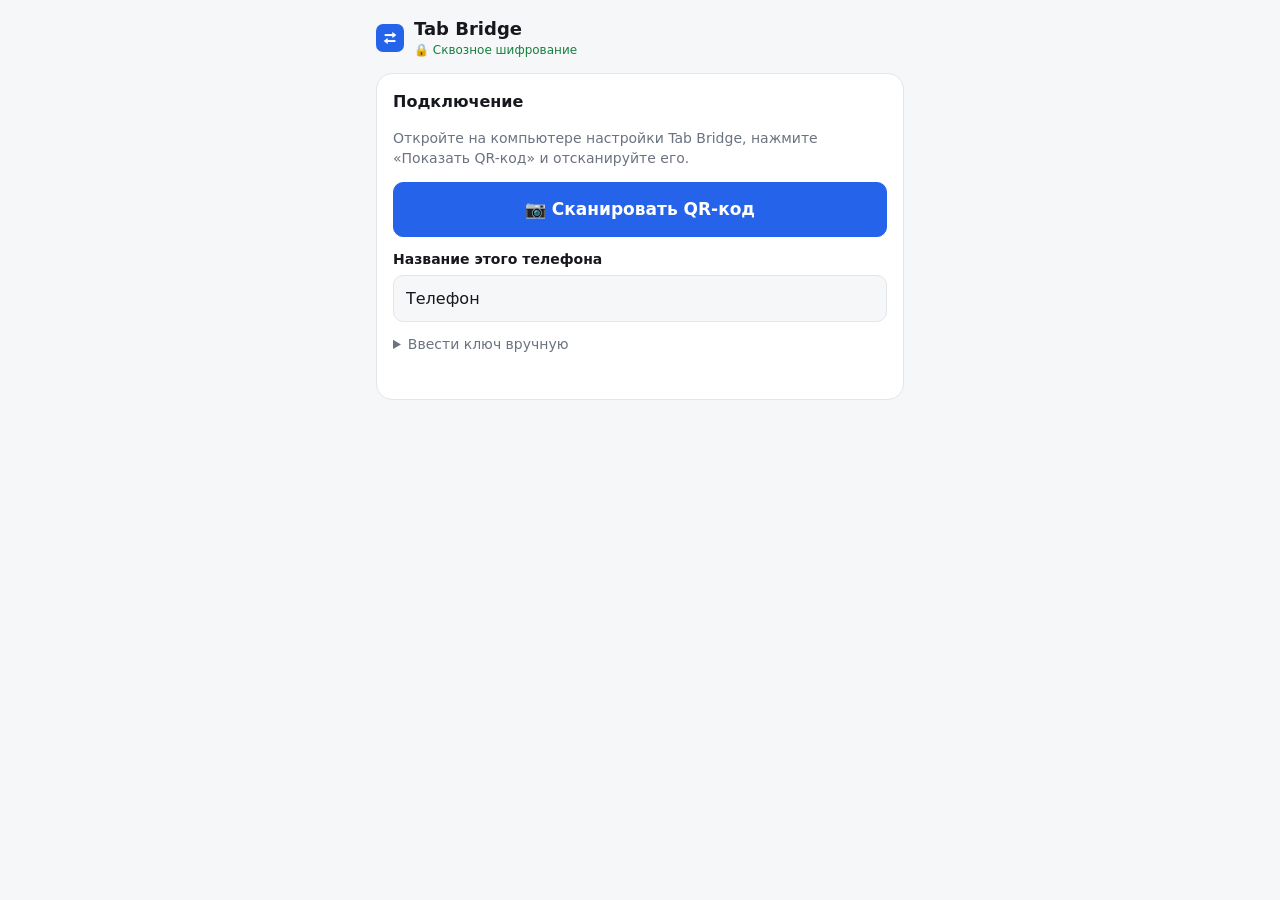
==== docs/index.html @ 3a0f490d "Память: автоочистка, лимиты и раздел «Память» - Полученные файлы хранятся 7 дней (настраивается), ли" ====
<!doctype html>
<html lang="ru">
<head>
  <meta charset="utf-8">
  <meta name="viewport" content="width=device-width, initial-scale=1, viewport-fit=cover">
  <meta http-equiv="Content-Security-Policy" content="default-src 'self'; script-src 'self'; style-src 'self'; img-src 'self' data: blob:; media-src 'self' blob: mediastream:; connect-src https: wss:; manifest-src 'self'; worker-src 'self'; base-uri 'none'; form-action 'none'; object-src 'none'">
  <meta name="referrer" content="no-referrer">
  <meta name="theme-color" content="#2563eb">
  <meta name="apple-mobile-web-app-capable" content="yes">
  <meta name="apple-mobile-web-app-title" content="Tab Bridge">
  <title>Tab Bridge</title>
  <link rel="manifest" href="manifest.webmanifest">
  <link rel="icon" href="icons/icon-192.png">
  <link rel="apple-touch-icon" href="icons/icon-192.png">
  <link rel="stylesheet" href="app.css">
</head>
<body>
<main>
  <header>
    <img src="icons/icon-192.png" alt="" width="28" height="28">
    <div>
      <div class="title">Tab Bridge</div>
      <div class="lock" id="meLine">🔒 Сквозное шифрование</div>
    </div>
    <button id="openSettings" class="ghost" hidden>Настройки</button>
  </header>

  <!-- iPhone в Safari после QR-кода: Safari подключён для отправки; получать — через экран «Домой» -->
  <section id="install" hidden>
    <div class="card ok-card" id="safariOk">
      <h2>✓ Safari подключён</h2>
      <p class="muted" id="safariOkText">Теперь из Safari можно отправлять ссылки на компьютер.</p>
    </div>
    <div class="card" id="installCard">
      <h2>Установите Tab Bridge на экран «Домой»</h2>
      <p class="muted">Тогда вкладки с компьютера будут приходить уведомлением.</p>
      <ol class="steps big-steps">
        <li>Внизу экрана нажмите <span class="ios-btn" aria-label="Поделиться">⎙</span></li>
        <li>Пролистайте вниз и выберите <span class="ios-row">⊞ На экран «Домой»</span></li>
        <li>Откройте <b>Tab Bridge</b> с экрана «Домой» и нажмите <b>«Сканировать QR-код»</b></li>
      </ol>
      <button id="pairHere" class="link mt">Получать вкладки прямо в Safari, без уведомлений</button>
    </div>
  </section>

  <!-- Подключение -->
  <section id="setup" hidden>
    <div class="card">
      <h2>Подключение</h2>
      <p class="muted" id="setupHint">Откройте на компьютере настройки Tab Bridge, нажмите «Показать QR-код» и отсканируйте его.</p>
      <button id="scan" class="primary big">📷 Сканировать QR-код</button>
      <label for="deviceName">Название этого телефона</label>
      <input id="deviceName" type="text" maxlength="40">
      <details id="manual">
        <summary>Ввести ключ вручную</summary>
        <label for="secret">Ключ (с компьютера: Настройки → Дополнительно)</label>
        <input id="secret" type="text" autocomplete="off" autocapitalize="off" spellcheck="false" class="mono">
        <label for="server">Сервер ntfy</label>
        <input id="server" type="url" spellcheck="false">
        <button id="saveSetup" class="primary mt wide">Подключить</button>
      </details>
      <div id="setupMsg" class="msg" role="status"></div>
    </div>
  </section>

  <!-- Основной экран -->
  <section id="app" hidden>
    <div class="card open-card" id="openCard" hidden>
      <div class="muted small">Новая вкладка</div>
      <div class="open-title" id="openTitle"></div>
      <div class="row">
        <button id="openGo" class="primary">Открыть</button>
        <button id="openClose">Позже</button>
      </div>
    </div>

    <div class="card" id="senderCard" hidden>
      <h2>Это Safari — он только отправляет</h2>
      <p class="muted">Присланные с компьютера вкладки приходят в приложение Tab Bridge на экране «Домой».</p>
    </div>

    <!-- Главное действие: отправить на компьютер ссылку, скриншот или текст -->
    <div class="card hero" id="sendHero">
      <h2 class="hero-title">Отправить на компьютер</h2>
      <div class="seg" role="tablist" aria-label="Что отправить">
        <button role="tab" id="segLink" aria-selected="true" aria-controls="paneLink">🔗 Ссылку</button>
        <button role="tab" id="segPhoto" aria-selected="false" aria-controls="panePhoto">🖼 Скриншот</button>
        <button role="tab" id="segText" aria-selected="false" aria-controls="paneText">✏️ Текст</button>
      </div>

      <div id="paneLink" role="tabpanel" aria-labelledby="segLink">
        <ol class="howto" aria-label="Как отправить">
          <li>
            <div class="howto-pic" aria-hidden="true">
              <span class="ios-btn">⎙</span><span class="pic-arrow">›</span><span class="ios-row">⧉ Скопировать</span>
            </div>
            <div class="howto-text">В Safari или другом приложении нажмите «Поделиться», затем «Скопировать»</div>
          </li>
          <li>
            <div class="howto-pic" aria-hidden="true"><span class="mini-btn">Вставить и отправить</span></div>
            <div class="howto-text">Вернитесь сюда и нажмите кнопку</div>
          </li>
        </ol>
        <button id="clipSend" class="primary hero-btn">
          <span class="hb-main">📋 Вставить и отправить</span>
          <span class="hb-sub" id="clipTarget"></span>
        </button>
        <p class="muted small center" id="pasteHint">iPhone спросит «Вставить?» — нажмите «Вставить».</p>
        <details class="manual-send" id="manualSend">
          <summary>Вставить ссылку вручную</summary>
          <div class="urlrow mt6">
            <input id="url" type="url" inputmode="url" placeholder="https://…" autocomplete="off">
            <button id="paste">Вставить</button>
          </div>
          <div id="targets" class="targets"></div>
        </details>
      </div>

      <div id="panePhoto" role="tabpanel" aria-labelledby="segPhoto" hidden>
        <button id="photoPick" class="pick">
          <span class="pick-icon" aria-hidden="true">🖼</span>
          <span class="pick-main">Выбрать скриншот или фото</span>
          <span class="pick-sub">из «Фото» или «Файлов», можно несколько</span>
        </button>
        <input type="file" id="photoInput" class="vh" accept="image/*" multiple tabindex="-1" aria-hidden="true">
        <div class="thumbs" id="thumbs"></div>
        <button id="photoSend" class="primary hero-btn" hidden>
          <span class="hb-main" id="photoSendMain">Отправить</span>
          <span class="hb-sub" id="photoTarget"></span>
        </button>
        <button id="photoPaste" class="wide mt6">📋 Вставить скопированную картинку</button>
        <p class="muted small center">Только что сделали скриншот? Нажмите на миниатюру в углу экрана → ⎙ → «Скопировать», затем «Вставить скопированную картинку».</p>
      </div>

      <div id="paneText" role="tabpanel" aria-labelledby="segText" hidden>
        <textarea id="textInput" rows="5" placeholder="Напишите или вставьте текст"></textarea>
        <button id="textPaste" class="wide mt6">📋 Вставить скопированный текст</button>
        <button id="textSend" class="primary hero-btn mt">
          <span class="hb-main">Отправить текст</span>
          <span class="hb-sub" id="textTarget"></span>
        </button>
      </div>

      <div id="sendMsg" class="msg center" role="status"></div>
      <div class="sent-done" id="sentDone" hidden>
        <div class="sd-icon">✓</div>
        <div class="sd-text" id="sentDoneText"></div>
      </div>
    </div>

    <div class="card faster" id="quickBanner" hidden>
      <div class="faster-text">
        <b>Хотите ещё быстрее?</b>
        <span class="muted">Кнопка «На ПК» прямо в меню «Поделиться» — без копирования.</span>
      </div>
      <div class="row">
        <button id="quickBannerGo" class="primary">Настроить за 1 минуту</button>
        <button id="quickBannerHide">Скрыть</button>
      </div>
    </div>
    <p class="muted small center" id="androidHint" hidden>Ещё проще: в любом приложении «Поделиться» → <b>Tab Bridge</b>.</p>

    <div class="card push" id="pushCard" hidden>
      <h2>🔔 Уведомления о новых вкладках</h2>
      <p class="muted" id="pushText"></p>
      <button id="pushBtn" class="primary" hidden>Включить уведомления</button>
      <div id="pushMsg" class="msg" role="status"></div>
    </div>

    <div class="card">
      <div class="tabs">
        <button id="tabRecv" class="on">Получено</button>
        <button id="tabSent">Отправлено</button>
      </div>
      <ul id="list"></ul>
      <div id="empty" class="muted"></div>
      <div class="head mt6">
        <div id="state" class="muted small"></div>
        <button id="clear" class="link" hidden>Очистить</button>
      </div>
    </div>

    <div class="card">
      <h2>Мои устройства</h2>
      <div id="devices"></div>
    </div>
  </section>

  <!-- Быстрая отправка: мастер по шагам -->
  <section id="quick" hidden>
    <div class="wiz-top">
      <button id="closeQuick" class="link">← Назад</button>
      <span class="muted small" id="wizProgress"></span>
    </div>

    <!-- iPhone: шаг 1 -->
    <div class="card wiz" id="wiz1" hidden>
      <div class="wiz-goal">
        <div class="howto-pic big" aria-hidden="true"><span class="ios-btn">⎙</span><span class="pic-arrow">›</span><span class="ios-row">📤 На ПК</span></div>
        <p>Цель: в любом приложении нажать «Поделиться» → <b>«На ПК»</b>, и ссылка сразу на компьютере.</p>
      </div>
      <h2>Шаг 1. Подключите Safari</h2>
      <p class="muted">Кнопка «На ПК» работает через Safari. Нажмите — откроется Safari и подключится сам. Потом вернитесь сюда.</p>
      <button id="linkSafari" class="primary hero-btn"><span class="hb-main">Подключить Safari</span></button>
      <div class="wiz-status" id="safariStatus" role="status"></div>
      <details class="mt">
        <summary>Safari не открылся?</summary>
        <p class="muted small">Наведите камеру iPhone на QR-код в настройках Tab Bridge на компьютере и откройте ссылку — Safari подключится сам.</p>
      </details>
      <button id="wiz1Next" class="wide mt" disabled>Дальше</button>
    </div>

    <!-- iPhone: шаг 2 -->
    <div class="card wiz" id="wiz2" hidden>
      <h2>Шаг 2. Добавьте кнопку «На ПК»</h2>
      <div id="shortcutOneTap">
        <p class="muted">Нажмите кнопку ниже. Откроется приложение «Команды» — там нажмите <b>«Добавить команду»</b>.</p>
        <button id="addShortcut" class="primary hero-btn"><span class="hb-main">Добавить «На ПК»</span></button>
      </div>
      <div id="shortcutManual" hidden>
        <p class="muted">Это делается один раз в приложении «Команды». Следуйте по пунктам:</p>
        <button id="copyShortcut" class="primary wide">1. Скопировать адрес</button>
        <div class="wiz-status" id="copyStatus" role="status"></div>
        <button id="openShortcuts" class="wide mt">2. Открыть «Команды»</button>
        <ol class="steps big-steps" start="3">
          <li>Внизу нажмите поиск и найдите действие <span class="ios-row">Получить URL-адреса из ввода</span> — нажмите на него.</li>
          <li>Снова поиск: <span class="ios-row">Кодировать URL</span> — нажмите.</li>
          <li>Снова поиск: <span class="ios-row">Открыть URL-адреса</span> — нажмите. В его поле <b>вставьте</b> скопированный адрес и сразу за ним выберите <b>«Закодированный URL»</b> из строки над клавиатурой.</li>
          <li>Нажмите <span class="ios-btn">ⓘ</span> внизу и включите <b>«Показывать в меню „Поделиться“»</b>.</li>
          <li>Вверху нажмите на название и назовите команду <b>На ПК</b>. Нажмите «Готово».</li>
        </ol>
        <details>
          <summary>У меня iOS 16</summary>
          <p class="muted small">Скопируйте этот адрес вместо адреса из пункта 1. Браузером по умолчанию должен быть Safari.</p>
          <button id="copyShortcut16" class="wide">Скопировать адрес для iOS 16</button>
        </details>
      </div>
      <button id="wiz2Next" class="wide mt">Готово, дальше</button>
    </div>

    <!-- iPhone: шаг 3 -->
    <div class="card wiz" id="wiz3" hidden>
      <h2>Шаг 3. Проверьте</h2>
      <ol class="steps big-steps">
        <li>Откройте любой сайт в Safari.</li>
        <li>Нажмите <span class="ios-btn">⎙</span> и пролистайте список вниз до <span class="ios-row">📤 На ПК</span>.</li>
        <li>В первый раз iPhone спросит разрешение — нажмите <b>«Разрешить»</b>.</li>
      </ol>
      <p class="muted">Страница появится на компьютере. Готово — теперь так можно отправлять всегда.</p>
      <button id="wizDone" class="primary wide">Готово</button>
      <p class="muted small mt">Не получилось? Ничего страшного: кнопка «Вставить и отправить» на главном экране работает всегда.</p>
    </div>

    <!-- Android -->
    <div class="card wiz" id="wizAndroid" hidden>
      <h2>«Поделиться» → Tab Bridge</h2>
      <ol class="steps big-steps">
        <li>Установите Tab Bridge: меню <b>⋮</b> → <b>«Установить приложение»</b>.</li>
        <li>В любом приложении нажмите «Поделиться» и выберите <b>Tab Bridge</b> — ссылка уйдёт сама.</li>
      </ol>
      <button id="wizAndroidDone" class="primary wide">Понятно</button>
    </div>

    <!-- Для опытных: закладка в Safari -->
    <details class="card expert" id="qBookmark" hidden>
      <summary>Для опытных: кнопка в избранном Safari</summary>
      <p class="muted small">На любом сайте: адресная строка → «📤 На ПК». Настройка: скопируйте код, добавьте любую страницу в «Избранное», затем в закладках «Изменить» → откройте её → вставьте код вместо адреса.</p>
      <button id="copyBookmarklet" class="wide">Скопировать код кнопки</button>
      <textarea id="bookmarkletCode" class="code" readonly rows="3"></textarea>
    </details>
    <div id="quickMsg" class="msg center" role="status"></div>
  </section>

  <!-- Настройки -->
  <section id="settings" hidden>
    <div class="card">
      <h2>Настройки</h2>
      <label for="myName">Название этого телефона</label>
      <input id="myName" type="text" maxlength="40">
      <div id="openInBlock">
        <label for="openIn">Открывать присланные ссылки в</label>
        <div class="urlrow">
          <select id="openIn"></select>
          <button id="testOpen">Проверить</button>
        </div>
        <p class="muted small" id="openHint"></p>
      </div>
      <label for="quickTarget">Быстрая отправка (кнопка, «Поделиться», из буфера)</label>
      <select id="quickTarget"></select>
      <button id="openQuick" class="wide mt">⚡ Настроить быструю отправку</button>
      <div class="row">
        <button id="saveName" class="primary">Сохранить</button>
        <button id="closeSettings">Назад</button>
      </div>
      <div id="settingsMsg" class="msg" role="status"></div>
    </div>

    <div class="card">
      <h2>Память</h2>
      <p class="muted">Присланные картинки хранятся <b>внутри Tab Bridge</b>, а не в «Фото». Чтобы картинка попала в «Фото», откройте её и нажмите «Сохранить». На сервере всё зашифровано и удаляется само: файлы через 3 часа, сообщения через 12 часов.</p>
      <div class="mem" id="memStats">Считаю…</div>
      <label for="keepDays">Хранить полученные файлы</label>
      <select id="keepDays">
        <option value="1">1 день</option>
        <option value="7">7 дней</option>
        <option value="30">30 дней</option>
        <option value="0">Пока есть место (до 150 МБ)</option>
      </select>
      <p class="muted small">Старые файлы удаляются сами. Если файлы займут больше 150 МБ, удаляются самые старые.</p>
      <button id="deleteFiles" class="wide">Удалить полученные файлы</button>
      <button id="clearAll" class="wide mt6">Очистить всю историю</button>
      <div id="memMsg" class="msg" role="status"></div>
    </div>

    <div class="card">
      <button id="forget" class="danger">Отключить этот телефон</button>
      <p class="muted small">Телефон исчезнет из списка на остальных устройствах. С телефона удалятся ключ, история и все полученные файлы.</p>
    </div>
  </section>
</main>

<!-- Просмотр присланного текста или картинки -->
<div id="viewer" class="viewer" role="dialog" aria-modal="true" aria-labelledby="viewerTitle" hidden>
  <div class="viewer-top">
    <div class="viewer-head"><div class="viewer-title" id="viewerTitle"></div><div class="muted small" id="viewerMeta"></div></div>
    <button id="viewerClose" class="ghost">Закрыть</button>
  </div>
  <div class="viewer-body" id="viewerBody"></div>
  <div class="viewer-actions" id="viewerActions"></div>
  <div class="msg center" id="viewerMsg" role="status"></div>
</div>

<!-- Меню ссылки «⋯» -->
<div id="sheet" class="sheet-bg" hidden>
  <div class="sheet" role="dialog" aria-modal="true" aria-labelledby="sheetTitle">
    <div class="sheet-title" id="sheetTitle"></div>
    <div id="sheetActions"></div>
    <button id="sheetCancel" class="sheet-cancel">Отмена</button>
  </div>
</div>

<!-- Сканер QR-кода -->
<div id="scanner" hidden>
  <video id="video" playsinline muted></video>
  <div class="frame"></div>
  <div class="scanbar">
    <div id="scanMsg">Наведите камеру на QR-код на экране компьютера</div>
    <button id="scanCancel">Отмена</button>
  </div>
</div>

<script src="config.js"></script>
<script src="tb-crypto.js"></script>
<script src="tb-core.js"></script>
<script src="blobstore.js"></script>
<script src="shared.js"></script>
<script src="lib/jsQR.js"></script>
<script src="app.js"></script>
</body>
</html>
---- docs/app.css ----
:root {
  --bg: #f6f7f9;
  --card: #ffffff;
  --text: #16181d;
  --muted: #6b7280;
  --line: #e3e5ea;
  --accent: #2563eb;
  --accent-text: #ffffff;
  --ok: #15803d;
  --err: #b91c1c;
  color-scheme: light;
}
@media (prefers-color-scheme: dark) {
  :root {
    --bg: #111317;
    --card: #1c1f25;
    --text: #eceef2;
    --muted: #9aa1ad;
    --line: #2e323a;
    --accent: #4f8cff;
    --accent-text: #0b1020;
    --ok: #4ade80;
    --err: #f87171;
    color-scheme: dark;
  }
}
* { box-sizing: border-box; }
[hidden] { display: none !important; }
body {
  margin: 0;
  background: var(--bg);
  color: var(--text);
  font: 16px/1.45 system-ui, -apple-system, "Segoe UI", Roboto, sans-serif;
  -webkit-text-size-adjust: 100%;
}
main { max-width: 560px; margin: 0 auto; padding: max(16px, env(safe-area-inset-top)) 16px 32px; }
header { display: flex; align-items: center; gap: 10px; margin-bottom: 14px; }
header img { border-radius: 7px; }
header > div { flex: 1; }
.title { font-weight: 700; font-size: 18px; }
.lock { font-size: 12px; color: var(--ok); }
.card {
  background: var(--card);
  border: 1px solid var(--line);
  border-radius: 16px;
  padding: 16px;
  margin-bottom: 14px;
}
h2 { font-size: 16px; margin: 0 0 10px; }
label { display: block; font-weight: 600; font-size: 14px; margin: 12px 0 6px; }
.check { display: flex; align-items: center; gap: 8px; font-weight: 400; }
input[type="text"], input[type="url"], input[type="password"] {
  width: 100%;
  font: inherit;
  padding: 11px 12px;
  border-radius: 10px;
  border: 1px solid var(--line);
  background: var(--bg);
  color: var(--text);
}
#secret { font-family: ui-monospace, Menlo, Consolas, monospace; }
button {
  font: inherit;
  border: 1px solid var(--line);
  background: var(--bg);
  color: var(--text);
  border-radius: 10px;
  padding: 11px 14px;
  cursor: pointer;
}
button.primary { background: var(--accent); border-color: var(--accent); color: var(--accent-text); font-weight: 600; }
button.ghost { padding: 7px 10px; font-size: 14px; }
button.link { background: none; border: 0; padding: 0; color: var(--muted); font-size: 13px; text-decoration: underline; }
button.danger { margin-top: 18px; width: 100%; color: var(--err); background: none; font-size: 14px; }
button:disabled { opacity: .6; }
.row { display: flex; gap: 8px; margin-top: 10px; }
.row button { flex: 1; }
.head { display: flex; justify-content: space-between; align-items: baseline; }
.msg { min-height: 20px; margin-top: 8px; font-size: 14px; overflow-wrap: anywhere; }
.muted { color: var(--muted); font-size: 14px; }
.small { font-size: 12px; margin-top: 8px; }
.ok { color: var(--ok); }
.err { color: var(--err); }
details { margin-top: 12px; }
summary { cursor: pointer; color: var(--muted); font-size: 14px; }
ul { list-style: none; margin: 0; padding: 0; }
li a {
  display: block;
  text-decoration: none;
  color: var(--text);
  padding: 10px 2px;
  border-bottom: 1px solid var(--line);
}
li:last-child a { border-bottom: 0; }
li .t { display: block; overflow: hidden; text-overflow: ellipsis; white-space: nowrap; font-weight: 500; }
li .m { display: block; color: var(--muted); font-size: 13px; }
.push { border-color: var(--accent); }
.push p { margin: 0 0 12px; }
.push button { width: 100%; }
.pushok { font-size: 13px; color: var(--ok); margin: -4px 0 12px 4px; }
.push .msg:empty { display: none; }
button.big { width: 100%; padding: 14px; font-size: 17px; }
.mono { font-family: ui-monospace, Menlo, Consolas, monospace; }
.steps { padding-left: 22px; margin: 8px 0 0; }
.steps li { margin: 8px 0; }
.sym { display: inline-block; border: 1px solid var(--line); border-radius: 6px; padding: 0 5px; font-size: 13px; }
.urlrow { display: flex; gap: 8px; }
.urlrow input { flex: 1; min-width: 0; }
.urlrow button { flex: none; }
.targets { display: grid; gap: 8px; margin-top: 10px; }
.targets button { width: 100%; text-align: left; display: flex; align-items: center; gap: 10px; }
.targets button .nm { flex: 1; overflow: hidden; text-overflow: ellipsis; white-space: nowrap; }
.targets button.all { justify-content: center; }
.tabs { display: flex; gap: 4px; margin: -4px 0 6px; border-bottom: 1px solid var(--line); }
.tabs button { border: 0; background: none; border-radius: 0; padding: 8px 10px; color: var(--muted); border-bottom: 2px solid transparent; margin-bottom: -1px; font-size: 15px; }
.tabs button.on { color: var(--text); border-bottom-color: var(--accent); font-weight: 600; }
li .t { display: block; }
.st-delivered { color: var(--accent); }
.st-opened { color: var(--ok); }
li.sent { padding: 10px 2px; border-bottom: 1px solid var(--line); }
li.sent:last-child { border-bottom: 0; }
.dev { display: flex; align-items: center; gap: 12px; padding: 10px 0; border-bottom: 1px solid var(--line); }
.dev:last-child { border-bottom: 0; }
.dev .ic { font-size: 22px; }
.dev .grow { flex: 1; min-width: 0; }
.dev .nm { font-weight: 600; }
.dev button { padding: 7px 10px; font-size: 14px; }
.you { font-size: 12px; color: var(--accent); font-weight: 600; margin-left: 6px; }
#scanner { position: fixed; inset: 0; background: #000; z-index: 10; display: flex; flex-direction: column; }
#scanner video { flex: 1; width: 100%; object-fit: cover; }
#scanner .frame { position: absolute; left: 50%; top: 42%; width: 64vmin; height: 64vmin; transform: translate(-50%, -50%); border: 3px solid rgba(255,255,255,.9); border-radius: 18px; box-shadow: 0 0 0 100vmax rgba(0,0,0,.45); pointer-events: none; }
#scanner .scanbar { position: absolute; left: 0; right: 0; bottom: 0; padding: 18px 16px max(18px, env(safe-area-inset-bottom)); color: #fff; text-align: center; background: linear-gradient(transparent, rgba(0,0,0,.8)); }
#scanner .scanbar div { margin-bottom: 12px; }
#scanner .scanbar button { background: rgba(255,255,255,.15); color: #fff; border-color: rgba(255,255,255,.3); width: 100%; }
.mt { margin-top: 12px; }
.mt6 { margin-top: 6px; }
.wide { width: 100%; }
.targets { grid-template-columns: minmax(0, 1fr); }
.targets button .nm { min-width: 0; }
select { width: 100%; font: inherit; padding: 11px 12px; border-radius: 10px; border: 1px solid var(--line); background: var(--bg); color: var(--text); }
li.recv { display: flex; align-items: center; gap: 6px; border-bottom: 1px solid var(--line); }
li.recv:last-child { border-bottom: 0; }
li.recv a { flex: 1; min-width: 0; border-bottom: 0; }
li.recv .t { overflow: hidden; text-overflow: ellipsis; white-space: nowrap; }
.more { flex: none; background: none; border: 0; font-size: 20px; padding: 6px 10px; color: var(--muted); line-height: 1; }
.unread .t::before { content: "● "; color: var(--accent); }
.sheet-bg { position: fixed; inset: 0; background: rgba(0,0,0,.45); z-index: 20; display: flex; align-items: flex-end; }
.sheet { width: 100%; max-width: 560px; margin: 0 auto; background: var(--card); border-radius: 18px 18px 0 0; padding: 14px 16px max(16px, env(safe-area-inset-bottom)); }
.sheet-title { font-size: 13px; color: var(--muted); text-align: center; margin: 2px 8px 10px; overflow: hidden; text-overflow: ellipsis; white-space: nowrap; }
.sheet button { width: 100%; margin-top: 8px; }
.sheet .sheet-cancel { margin-top: 14px; font-weight: 600; }
.retry { margin-top: 6px; font-size: 13px; padding: 5px 10px; }
.warn-box { margin: 0 0 12px; padding: 10px 12px; border-radius: 12px; background: var(--card); border: 1px solid var(--err); color: var(--err); font-size: 14px; }
.open-card { border-color: var(--accent); }
.open-title { font-weight: 600; margin: 4px 0 2px; overflow: hidden; text-overflow: ellipsis; display: -webkit-box; -webkit-line-clamp: 2; -webkit-box-orient: vertical; }
/* ---------- send.html ---------- */
body.send-page main { min-height: 100vh; display: flex; align-items: center; justify-content: center; }
.send-box { width: 100%; max-width: 420px; background: var(--card); border: 1px solid var(--line); border-radius: 22px; padding: 28px 20px 22px; text-align: center; }
.send-icon { width: 64px; height: 64px; margin: 0 auto 12px; border-radius: 50%; display: flex; align-items: center; justify-content: center; font-size: 30px; background: var(--bg); }
.send-box.ok .send-icon { background: var(--ok); color: #fff; font-weight: 700; }
.send-box.err .send-icon { background: var(--err); color: #fff; font-weight: 700; }
.send-box.busy .send-icon { animation: tb-pulse 1s ease-in-out infinite; }
@keyframes tb-pulse { 50% { opacity: .45; } }
@media (prefers-reduced-motion: reduce) { .send-box.busy .send-icon { animation: none; } }
.send-title { font-size: 20px; font-weight: 700; }
.send-sub { color: var(--muted); margin-top: 6px; overflow-wrap: anywhere; }
.send-link { color: var(--muted); font-size: 13px; margin-top: 10px; overflow: hidden; text-overflow: ellipsis; white-space: nowrap; }
.send-box .targets { margin-top: 16px; text-align: left; }
.send-remember { justify-content: center; margin-top: 12px; font-size: 14px; }
.send-actions { display: grid; gap: 8px; margin-top: 16px; }
.send-actions:empty { display: none; }
/* ---------- быстрая отправка ---------- */
.ok-card { border-color: var(--ok); }
.ok-card h2 { color: var(--ok); }
.quick-banner { border-color: var(--accent); }
.quick-banner .row { margin-top: 12px; }
button.clip { margin-bottom: 4px; }
.step { position: relative; padding-left: 56px; }
.step-n { position: absolute; left: 16px; top: 16px; width: 28px; height: 28px; border-radius: 50%; background: var(--accent); color: var(--accent-text); font-weight: 700; display: flex; align-items: center; justify-content: center; }
.step-n:empty { display: none; }
#qAndroid.step { padding-left: 16px; }
textarea.code { width: 100%; font: 12px/1.4 ui-monospace, Menlo, Consolas, monospace; padding: 8px; border-radius: 8px; border: 1px solid var(--line); background: var(--bg); color: var(--text); resize: vertical; margin-top: 8px; }
.ok { color: var(--ok); }
.pulse { animation: tb-pulse 0.6s ease-in-out 3; }
@media (prefers-reduced-motion: reduce) { .pulse { animation: none; } }
/* ---------- главный экран: «Вставить и отправить» ---------- */
.center { text-align: center; }
.hero { padding: 20px 16px 16px; }
.hero-title { font-size: 20px; margin-bottom: 14px; }
.howto { list-style: none; margin: 0 0 16px; padding: 0; display: grid; gap: 10px; counter-reset: howto; }
.howto li { counter-increment: howto; display: grid; grid-template-columns: 26px 1fr; grid-template-rows: auto auto; column-gap: 10px; row-gap: 6px; align-items: center; }
.howto li::before { content: counter(howto); grid-row: 1 / span 2; align-self: start; width: 26px; height: 26px; border-radius: 50%; background: var(--accent); color: var(--accent-text); font-weight: 700; font-size: 14px; display: flex; align-items: center; justify-content: center; }
.howto-text { font-size: 15px; line-height: 1.35; }
.howto-pic { display: flex; align-items: center; gap: 8px; flex-wrap: wrap; }
.howto-pic.big { justify-content: center; margin: 4px 0 10px; transform: scale(1.12); }
/* мини-копии элементов iOS, чтобы было видно, что искать на экране */
.ios-btn { display: inline-flex; align-items: center; justify-content: center; min-width: 34px; height: 30px; padding: 0 6px; border-radius: 8px; background: var(--bg); border: 1px solid var(--line); color: #0a84ff; font-size: 18px; line-height: 1; vertical-align: middle; }
.ios-row { display: inline-flex; align-items: center; gap: 6px; height: 30px; padding: 0 12px; border-radius: 10px; background: var(--bg); border: 1px solid var(--line); font-size: 14px; font-weight: 600; white-space: nowrap; vertical-align: middle; }
.pic-arrow { color: var(--muted); font-size: 20px; }
.mini-btn { display: inline-flex; align-items: center; height: 30px; padding: 0 12px; border-radius: 10px; background: var(--accent); color: var(--accent-text); font-size: 13px; font-weight: 600; }
.hero-btn { width: 100%; min-height: 64px; display: flex; flex-direction: column; align-items: center; justify-content: center; gap: 2px; font-size: 19px; border-radius: 14px; }
.hb-main { font-weight: 700; }
.hb-sub { font-size: 13px; font-weight: 500; opacity: .85; }
.hb-sub:empty { display: none; }
#pasteHint { margin: 8px 0 0; }
.sent-done { display: flex; align-items: center; gap: 12px; margin-top: 12px; padding: 12px 14px; border-radius: 12px; background: color-mix(in srgb, var(--ok) 14%, var(--card)); }
.sd-icon { flex: none; width: 34px; height: 34px; border-radius: 50%; background: var(--ok); color: #fff; font-weight: 800; display: flex; align-items: center; justify-content: center; }
.sd-text { font-weight: 600; overflow-wrap: anywhere; }
.manual-send { margin-top: 14px; }
.manual-send summary { font-size: 14px; }
.faster { display: grid; gap: 10px; border-style: dashed; }
.faster-text { display: grid; gap: 2px; }
#androidHint { margin: -4px 0 14px; }
.big-steps li { margin: 12px 0; line-height: 1.6; }
/* ---------- мастер ---------- */
.wiz-top { display: flex; justify-content: space-between; align-items: center; margin: 0 2px 10px; }
.wiz h2 { font-size: 19px; }
.wiz-goal { margin: -4px 0 14px; padding: 12px; border-radius: 12px; background: var(--bg); }
.wiz-goal p { margin: 6px 0 0; font-size: 14px; text-align: center; }
.wiz-status { min-height: 22px; margin-top: 10px; font-weight: 600; text-align: center; }
.wiz-status.ok { color: var(--ok); }
.wiz-status.wait { color: var(--muted); font-weight: 400; }
.expert summary { color: var(--muted); }
.expert textarea { margin-top: 8px; }
button:focus-visible, summary:focus-visible, a:focus-visible { outline: 3px solid color-mix(in srgb, var(--accent) 55%, transparent); outline-offset: 2px; }
/* ---------- вкладки «Ссылку / Скриншот / Текст» ---------- */
.seg { display: grid; grid-template-columns: repeat(3, 1fr); gap: 4px; padding: 4px; border-radius: 12px; background: var(--bg); margin-bottom: 16px; }
.seg button { border: 0; background: none; padding: 9px 4px; border-radius: 9px; font-size: 14px; font-weight: 600; color: var(--muted); }
.seg button[aria-selected="true"] { background: var(--card); color: var(--text); box-shadow: 0 1px 3px rgba(0, 0, 0, .12); }
.vh { position: absolute; width: 1px; height: 1px; opacity: 0; pointer-events: none; }
.pick { width: 100%; min-height: 128px; display: flex; flex-direction: column; align-items: center; justify-content: center; gap: 4px; border: 2px dashed color-mix(in srgb, var(--accent) 45%, var(--line)); background: color-mix(in srgb, var(--accent) 6%, var(--card)); border-radius: 16px; }
.pick-icon { font-size: 34px; }
.pick-main { font-size: 17px; font-weight: 700; color: var(--accent); }
.pick-sub { font-size: 13px; color: var(--muted); }
.thumbs { display: grid; grid-template-columns: repeat(3, 1fr); gap: 8px; margin: 12px 0; }
.thumbs:empty { display: none; }
.thumb { position: relative; aspect-ratio: 1; border-radius: 10px; overflow: hidden; background: var(--bg); border: 1px solid var(--line); }
.thumb img { width: 100%; height: 100%; object-fit: cover; display: block; }
.thumb button { position: absolute; top: 4px; right: 4px; width: 26px; height: 26px; padding: 0; border-radius: 50%; background: rgba(0, 0, 0, .55); color: #fff; border: 0; font-size: 14px; line-height: 1; }
#textInput { width: 100%; font: inherit; padding: 11px 12px; border-radius: 12px; border: 1px solid var(--line); background: var(--bg); color: var(--text); resize: vertical; min-height: 120px; }
/* полученные картинки и текст в списке */
li.recv .rthumb { flex: none; width: 46px; height: 46px; border-radius: 8px; object-fit: cover; background: var(--bg); border: 1px solid var(--line); }
li.recv .rk { flex: none; width: 46px; height: 46px; border-radius: 8px; display: flex; align-items: center; justify-content: center; font-size: 22px; background: var(--bg); }
li.recv .err-t { color: var(--err); }
/* просмотр */
.viewer { position: fixed; inset: 0; z-index: 30; background: var(--bg); display: flex; flex-direction: column; padding: max(12px, env(safe-area-inset-top)) 16px max(16px, env(safe-area-inset-bottom)); }
.viewer-top { display: flex; align-items: center; gap: 10px; }
.viewer-head { flex: 1; min-width: 0; }
.viewer-title { font-weight: 700; overflow: hidden; text-overflow: ellipsis; white-space: nowrap; }
.viewer-body { flex: 1; min-height: 0; overflow: auto; margin: 12px 0; display: flex; align-items: flex-start; justify-content: center; }
.viewer-body img { max-width: 100%; max-height: 100%; object-fit: contain; border-radius: 8px; align-self: center; }
.viewer-body pre { width: 100%; margin: 0; white-space: pre-wrap; overflow-wrap: anywhere; font: 16px/1.5 system-ui, -apple-system, "Segoe UI", Roboto, sans-serif; background: var(--card); border: 1px solid var(--line); border-radius: 12px; padding: 14px; }
.viewer-actions { display: grid; gap: 8px; }
li.recv a.recv-row { display: flex; align-items: center; gap: 12px; }
li.recv a.recv-row .grow { flex: 1; min-width: 0; }
.mem { font-size: 15px; padding: 12px; border-radius: 12px; background: var(--bg); border: 1px solid var(--line); line-height: 1.5; }
#forget { margin-top: 0; }
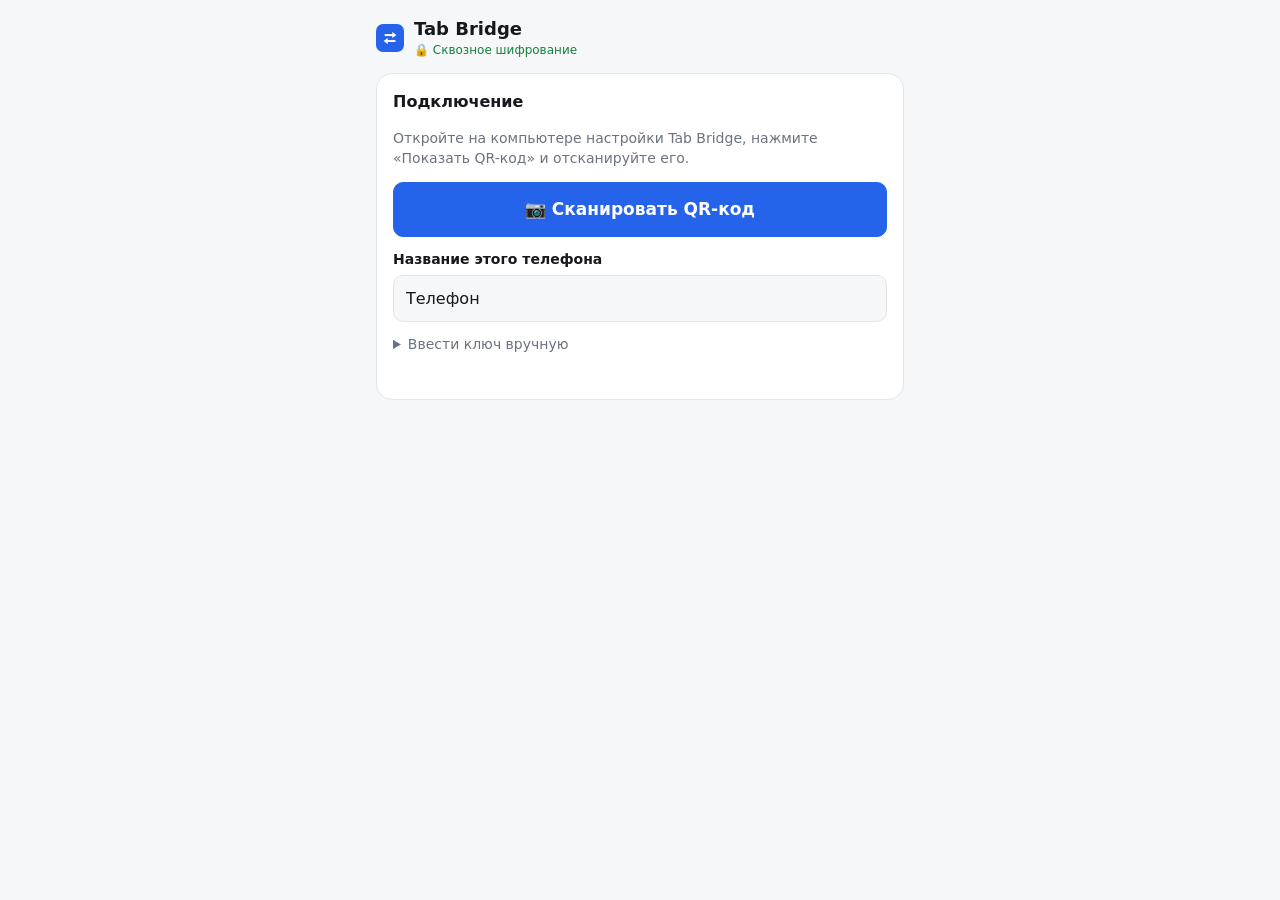
==== commit 8172c818: "Мастер: команда «На ПК» из одного действия, кнопка «Пропустить» Рецепт для iOS 26: одно действие «От" ====
--- a/docs/index.html
+++ b/docs/index.html
@@ -218,22 +218,24 @@
         <button id="addShortcut" class="primary hero-btn"><span class="hb-main">Добавить «На ПК»</span></button>
       </div>
       <div id="shortcutManual" hidden>
-        <p class="muted">Это делается один раз в приложении «Команды». Следуйте по пунктам:</p>
-        <button id="copyShortcut" class="primary wide">1. Скопировать адрес</button>
-        <div class="wiz-status" id="copyStatus" role="status"></div>
-        <button id="openShortcuts" class="wide mt">2. Открыть «Команды»</button>
-        <ol class="steps big-steps" start="3">
-          <li>Внизу нажмите поиск и найдите действие <span class="ios-row">Получить URL-адреса из ввода</span> — нажмите на него.</li>
-          <li>Снова поиск: <span class="ios-row">Кодировать URL</span> — нажмите.</li>
-          <li>Снова поиск: <span class="ios-row">Открыть URL-адреса</span> — нажмите. В его поле <b>вставьте</b> скопированный адрес и сразу за ним выберите <b>«Закодированный URL»</b> из строки над клавиатурой.</li>
-          <li>Нажмите <span class="ios-btn">ⓘ</span> внизу и включите <b>«Показывать в меню „Поделиться“»</b>.</li>
-          <li>Вверху нажмите на название и назовите команду <b>На ПК</b>. Нажмите «Готово».</li>
+        <p class="muted">Это делается один раз в приложении «Команды» — всего одно действие. Идите по пунктам сверху вниз.</p>
+        <ol class="steps big-steps recipe">
+          <li><button id="copyShortcut" class="primary wide">Скопировать адрес</button>
+            <span class="wiz-status" id="copyStatus" role="status"></span></li>
+          <li><button id="openShortcuts" class="wide">Открыть «Команды»</button>
+            <span class="muted small">Откроется новая пустая команда.</span></li>
+          <li>Внизу нажмите <span class="ios-btn" aria-label="Сведения">ⓘ</span> и включите <b>«Показывать в меню „Поделиться“»</b>. Нажмите «Готово».</li>
+          <li>Нажмите <b>«Добавить действие»</b> (или поиск внизу), введите <span class="ios-row">Открыть URL</span> и выберите <b>«Открыть URL-адреса»</b>.</li>
+          <li>Нажмите на синее слово <b>«URL»</b> в этом действии, подержите палец в поле → <b>«Вставить»</b>.</li>
+          <li>Не убирая клавиатуру, в строке над ней нажмите <b>«Входные данные команды»</b>. Получится: <span class="ios-row">x-safari-https://… #u=</span> <span class="ios-row">Входные данные команды</span></li>
+          <li>Вверху нажмите <b>«Новая команда»</b> → «Переименовать» → <b>На ПК</b>. Нажмите <b>«Готово»</b>.</li>
         </ol>
         <details>
-          <summary>У меня iOS 16</summary>
-          <p class="muted small">Скопируйте этот адрес вместо адреса из пункта 1. Браузером по умолчанию должен быть Safari.</p>
-          <button id="copyShortcut16" class="wide">Скопировать адрес для iOS 16</button>
+          <summary>Появляется ошибка или Safari не открывается</summary>
+          <p class="muted small">Скопируйте этот адрес и замените им адрес из пункта 1 в действии. Тогда ссылка откроется в браузере по умолчанию — им должен быть Safari.</p>
+          <button id="copyShortcut16" class="wide">Скопировать запасной адрес</button>
         </details>
+        <button id="wiz2Skip" class="link mt">Сложно? Пропустить — пользоваться кнопкой «Вставить и отправить»</button>
       </div>
       <button id="wiz2Next" class="wide mt">Готово, дальше</button>
     </div>
--- a/docs/app.css
+++ b/docs/app.css
@@ -255,3 +255,5 @@
 li.recv a.recv-row .grow { flex: 1; min-width: 0; }
 .mem { font-size: 15px; padding: 12px; border-radius: 12px; background: var(--bg); border: 1px solid var(--line); line-height: 1.5; }
 #forget { margin-top: 0; }
+.recipe li > button { margin: 2px 0 4px; }
+.recipe li > .wiz-status { display: block; min-height: 0; margin-top: 4px; text-align: left; }
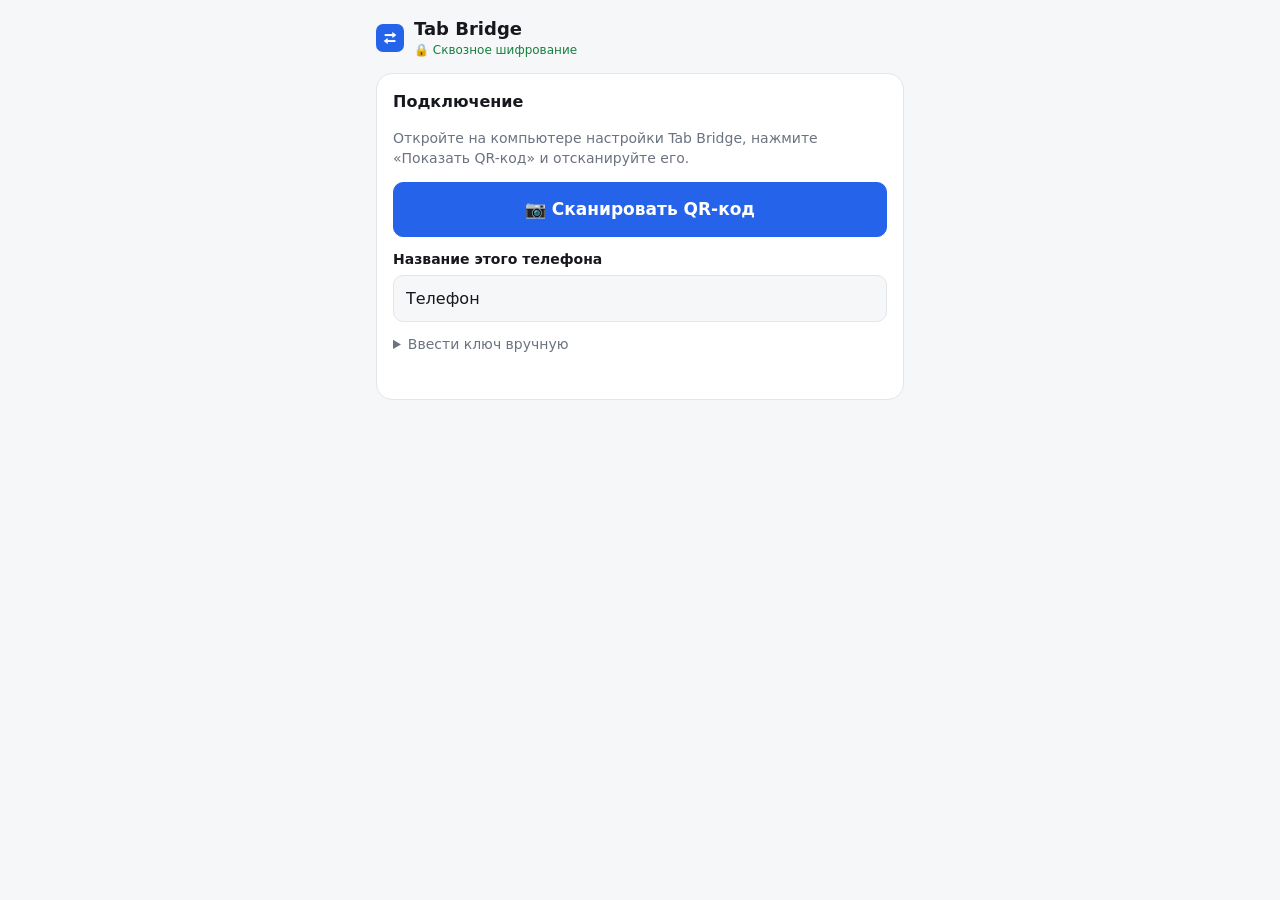
==== commit a7d21558: "Fit ntfy.sh limits and harden security - Files go in parts of ≤1.9 MB (ntfy.sh accepts 2 MB attachme" ====
--- a/docs/index.html
+++ b/docs/index.html
@@ -24,6 +24,18 @@
     </div>
     <button id="openSettings" class="ghost" hidden>Настройки</button>
   </header>
+
+  <!-- Подтверждение подключения по ссылке/QR-коду (ссылку мог прислать и посторонний) -->
+  <section id="confirm" hidden>
+    <div class="card">
+      <h2>Подключить к вашему компьютеру?</h2>
+      <p class="mem" id="cpDevices">Проверяю, что это за устройства…</p>
+      <p class="warn small" id="cpWarn" hidden>Сейчас Tab Bridge здесь подключён к другим устройствам — от них он отключится.</p>
+      <p class="muted small">Подключайте, только если вы <b>сами</b> отсканировали QR-код в настройках Tab Bridge на своём компьютере. Если ссылку прислал кто-то другой — нажмите «Отмена».</p>
+      <button id="cpYes" class="primary wide">Подключить</button>
+      <button id="cpNo" class="wide mt6">Отмена</button>
+    </div>
+  </section>
 
   <!-- iPhone в Safari после QR-кода: Safari подключён для отправки; получать — через экран «Домой» -->
   <section id="install" hidden>
@@ -124,6 +136,7 @@
         </button>
         <input type="file" id="photoInput" class="vh" accept="image/*" multiple tabindex="-1" aria-hidden="true">
         <div class="thumbs" id="thumbs"></div>
+        <label class="check full-q" id="fullQualityRow" hidden><input type="checkbox" id="fullQuality"> Исходное качество (отправка дольше)</label>
         <button id="photoSend" class="primary hero-btn" hidden>
           <span class="hb-main" id="photoSendMain">Отправить</span>
           <span class="hb-sub" id="photoTarget"></span>
@@ -145,6 +158,7 @@
       <div class="sent-done" id="sentDone" hidden>
         <div class="sd-icon">✓</div>
         <div class="sd-text" id="sentDoneText"></div>
+        <div class="warn small" id="sentDoneWarn" hidden>На компьютере старая версия расширения — может не дойти. Обновите Tab Bridge на компьютере (нужна 3.5 или новее).</div>
       </div>
     </div>
 
@@ -226,8 +240,9 @@
             <span class="muted small">Откроется новая пустая команда.</span></li>
           <li>Внизу нажмите <span class="ios-btn" aria-label="Сведения">ⓘ</span> и включите <b>«Показывать в меню „Поделиться“»</b>. Нажмите «Готово».</li>
           <li>Нажмите <b>«Добавить действие»</b> (или поиск внизу), введите <span class="ios-row">Открыть URL</span> и выберите <b>«Открыть URL-адреса»</b>.</li>
-          <li>Нажмите на синее слово <b>«URL»</b> в этом действии, подержите палец в поле → <b>«Вставить»</b>.</li>
-          <li>Не убирая клавиатуру, в строке над ней нажмите <b>«Входные данные команды»</b>. Получится: <span class="ios-row">x-safari-https://… #u=</span> <span class="ios-row">Входные данные команды</span></li>
+          <li>Нажмите на синее слово <b>«URL»</b> в этом действии, подержите палец в поле → <b>«Вставить»</b>. Появится текст <span class="ios-row">x-safari-https://…</span>.
+            <span class="muted small">Если выскочило меню «Спрашивать каждый раз / Буфер обмена / …» — в нём ничего не выбирайте (<b>«Буфер обмена» не подходит</b>). Если уже выбрали — нажмите на него → <b>«Очистить»</b>.</span></li>
+          <li>Не убирая клавиатуру, в строке над ней нажмите <b>«Входные данные команды»</b>. Значок должен встать <b>сразу после «#u=»</b> — без пробела и переноса строки. Получится: <span class="ios-row">x-safari-https://…#u=</span><span class="ios-row">Входные данные команды</span></li>
           <li>Вверху нажмите <b>«Новая команда»</b> → «Переименовать» → <b>На ПК</b>. Нажмите <b>«Готово»</b>.</li>
         </ol>
         <details>
@@ -318,6 +333,7 @@
       <button id="forget" class="danger">Отключить этот телефон</button>
       <p class="muted small">Телефон исчезнет из списка на остальных устройствах. С телефона удалятся ключ, история и все полученные файлы.</p>
     </div>
+    <p class="muted small center" id="appVersion"></p>
   </section>
 </main>
 
@@ -356,6 +372,7 @@
 <script src="tb-core.js"></script>
 <script src="blobstore.js"></script>
 <script src="shared.js"></script>
+<script src="shrink.js"></script>
 <script src="lib/jsQR.js"></script>
 <script src="app.js"></script>
 </body>
--- a/docs/app.css
+++ b/docs/app.css
@@ -150,6 +150,7 @@
 .sheet button { width: 100%; margin-top: 8px; }
 .sheet .sheet-cancel { margin-top: 14px; font-weight: 600; }
 .retry { margin-top: 6px; font-size: 13px; padding: 5px 10px; }
+.warn { color: var(--err); }
 .warn-box { margin: 0 0 12px; padding: 10px 12px; border-radius: 12px; background: var(--card); border: 1px solid var(--err); color: var(--err); font-size: 14px; }
 .open-card { border-color: var(--accent); }
 .open-title { font-weight: 600; margin: 4px 0 2px; overflow: hidden; text-overflow: ellipsis; display: -webkit-box; -webkit-line-clamp: 2; -webkit-box-orient: vertical; }
@@ -257,3 +258,4 @@
 #forget { margin-top: 0; }
 .recipe li > button { margin: 2px 0 4px; }
 .recipe li > .wiz-status { display: block; min-height: 0; margin-top: 4px; text-align: left; }
+.full-q { justify-content: center; font-size: 14px; color: var(--muted); margin: 0 0 12px; }
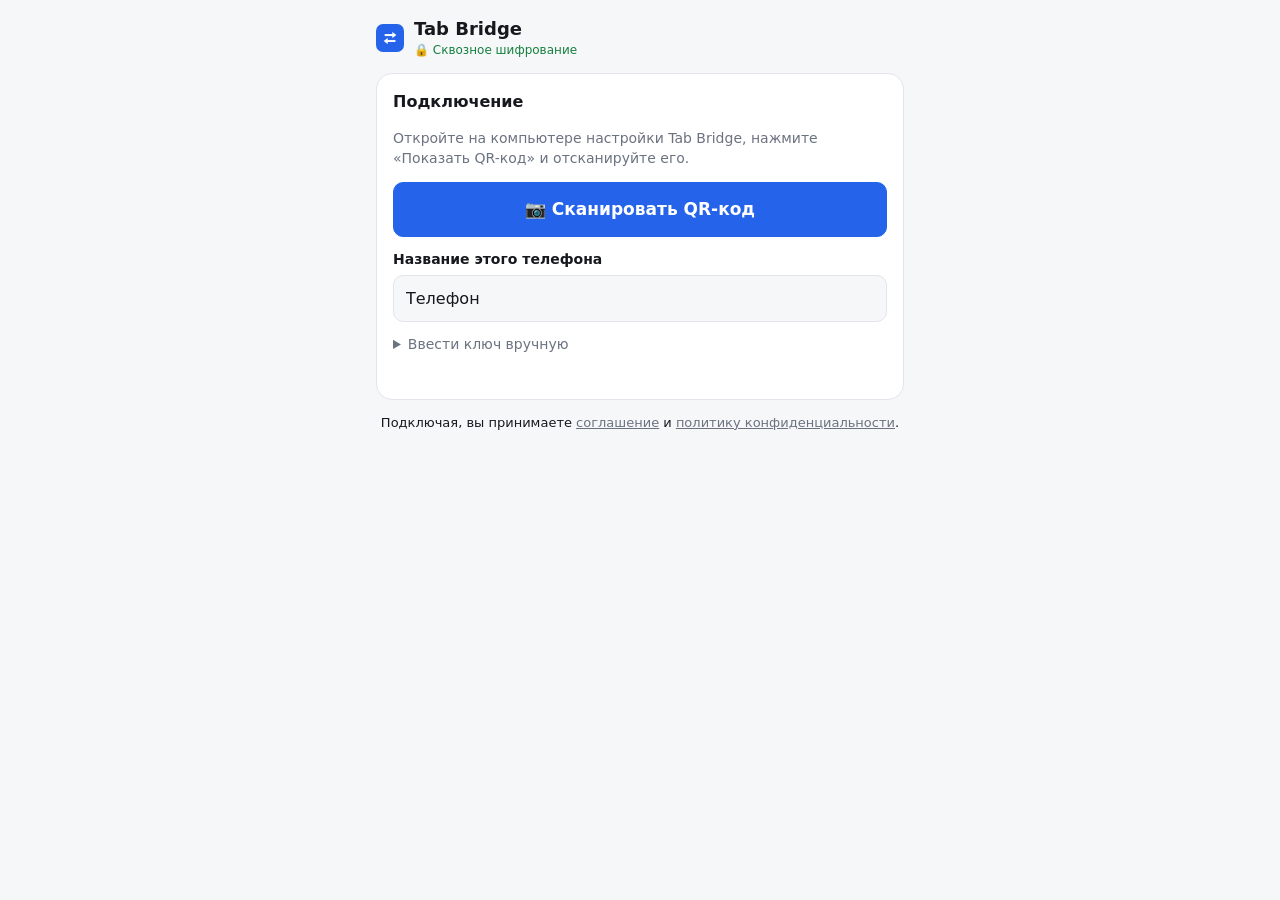
==== commit 7113b090: "Prepare public release 3.6.0: Firefox/Opera packages, privacy policy and terms - tools/build.py buil" ====
--- a/docs/index.html
+++ b/docs/index.html
@@ -73,6 +73,7 @@
       </details>
       <div id="setupMsg" class="msg" role="status"></div>
     </div>
+    <p class="legal-links">Подключая, вы принимаете <a href="terms.html">соглашение</a> и <a href="privacy.html">политику конфиденциальности</a>.</p>
   </section>
 
   <!-- Основной экран -->
@@ -158,7 +159,7 @@
       <div class="sent-done" id="sentDone" hidden>
         <div class="sd-icon">✓</div>
         <div class="sd-text" id="sentDoneText"></div>
-        <div class="warn small" id="sentDoneWarn" hidden>На компьютере старая версия расширения — может не дойти. Обновите Tab Bridge на компьютере (нужна 3.5 или новее).</div>
+        <div class="warn small" id="sentDoneWarn" hidden>На компьютере старая версия расширения — может не дойти. Обновите Tab Bridge на компьютере (нужна 3.6 или новее).</div>
       </div>
     </div>
 
@@ -334,6 +335,7 @@
       <p class="muted small">Телефон исчезнет из списка на остальных устройствах. С телефона удалятся ключ, история и все полученные файлы.</p>
     </div>
     <p class="muted small center" id="appVersion"></p>
+    <p class="legal-links"><a href="privacy.html">Конфиденциальность</a> · <a href="terms.html">Соглашение</a></p>
   </section>
 </main>
 
--- a/docs/app.css
+++ b/docs/app.css
@@ -259,3 +259,17 @@
 .recipe li > button { margin: 2px 0 4px; }
 .recipe li > .wiz-status { display: block; min-height: 0; margin-top: 4px; text-align: left; }
 .full-q { justify-content: center; font-size: 14px; color: var(--muted); margin: 0 0 12px; }
+
+/* Юридические страницы */
+.legal { max-width: 720px; line-height: 1.55; font-size: 15px; }
+.legal h1 { font-size: 22px; margin: 8px 0 6px; }
+.legal h2 { font-size: 17px; margin: 22px 0 8px; }
+.legal ul { padding-left: 20px; }
+.legal li { margin: 6px 0; }
+.legal a { color: var(--accent, #2563eb); }
+.legal hr { border: 0; border-top: 1px solid var(--line, #ddd); margin: 24px 0; }
+.legal-links { text-align: center; font-size: 13px; }
+.legal-links a { color: var(--muted); }
+.legal ul { list-style: disc; margin: 0 0 10px; }
+.legal li { display: list-item; border: 0; padding: 0; background: none; }
+.legal li a { display: inline; padding: 0; border: 0; color: var(--accent, #2563eb); }
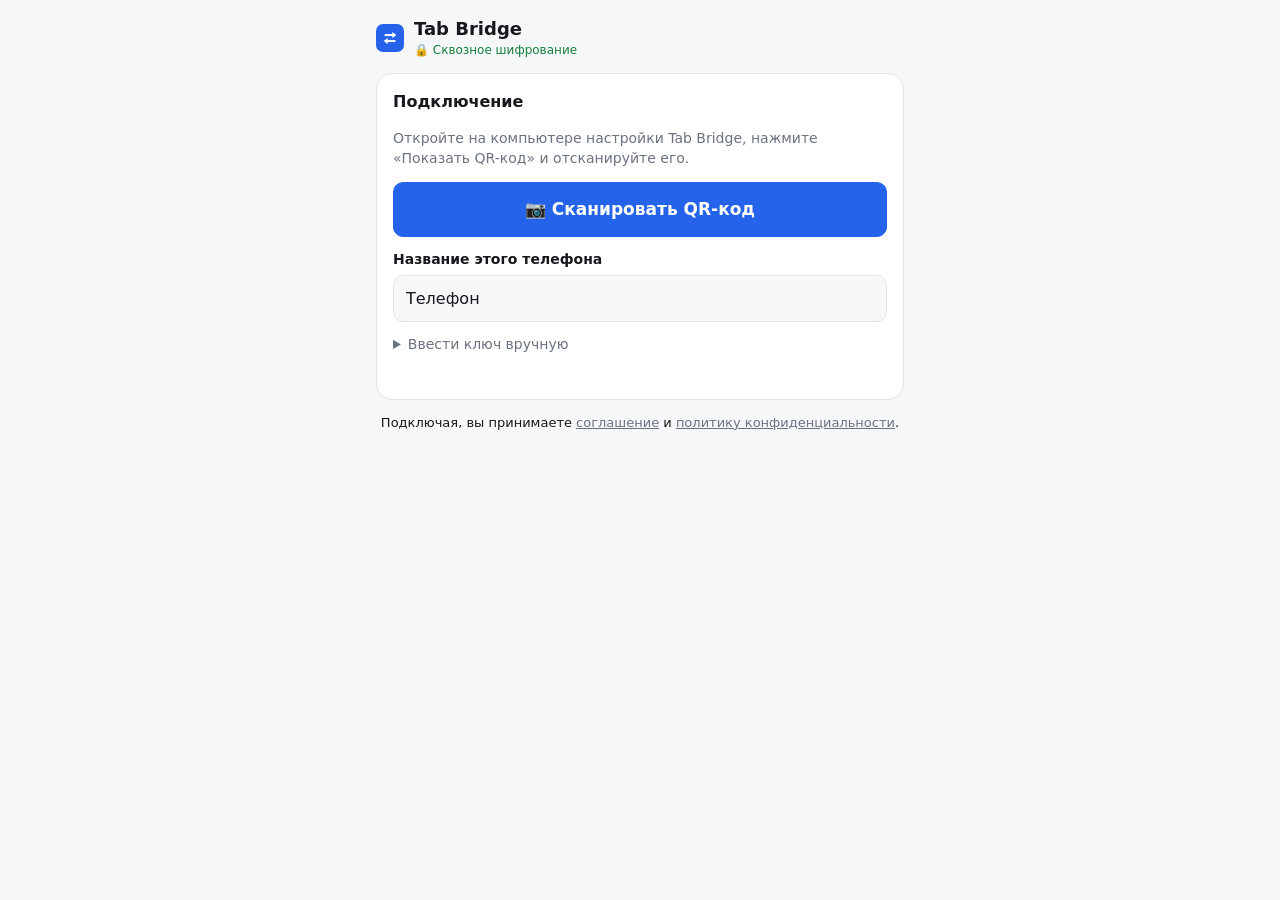
==== commit 096f90c6: "3.6.1: never hang on a slow server, add «Проверка связи» - Every request to the relay has a time lim" ====
--- a/docs/index.html
+++ b/docs/index.html
@@ -314,6 +314,15 @@
     </div>
 
     <div class="card">
+      <h2>Проверка связи</h2>
+      <p class="muted">Если отправка идёт долго или «зависает» — проверьте, как этот телефон достаёт до сервера. Займёт до минуты; ваши данные не отправляются.</p>
+      <button id="netCheck" class="wide">Проверить связь</button>
+      <ul class="net-steps" id="netSteps"></ul>
+      <p class="mem" id="netVerdict" hidden></p>
+      <button id="netCopy" class="wide mt6" hidden>Скопировать результат</button>
+    </div>
+
+    <div class="card">
       <h2>Память</h2>
       <p class="muted">Присланные картинки хранятся <b>внутри Tab Bridge</b>, а не в «Фото». Чтобы картинка попала в «Фото», откройте её и нажмите «Сохранить». На сервере всё зашифровано и удаляется само: файлы через 3 часа, сообщения через 12 часов.</p>
       <div class="mem" id="memStats">Считаю…</div>
--- a/docs/app.css
+++ b/docs/app.css
@@ -273,3 +273,11 @@
 .legal ul { list-style: disc; margin: 0 0 10px; }
 .legal li { display: list-item; border: 0; padding: 0; background: none; }
 .legal li a { display: inline; padding: 0; border: 0; color: var(--accent, #2563eb); }
+
+/* Проверка связи */
+.net-steps { margin: 10px 0 0; }
+.net-steps li { display: flex; justify-content: space-between; gap: 8px; padding: 6px 0; border-bottom: 1px solid var(--line); font-size: 14px; }
+.net-steps li:last-child { border-bottom: 0; }
+.net-steps .ok { color: var(--ok, #16a34a); }
+.net-steps .bad { color: var(--err); }
+#netVerdict { margin-top: 10px; }
